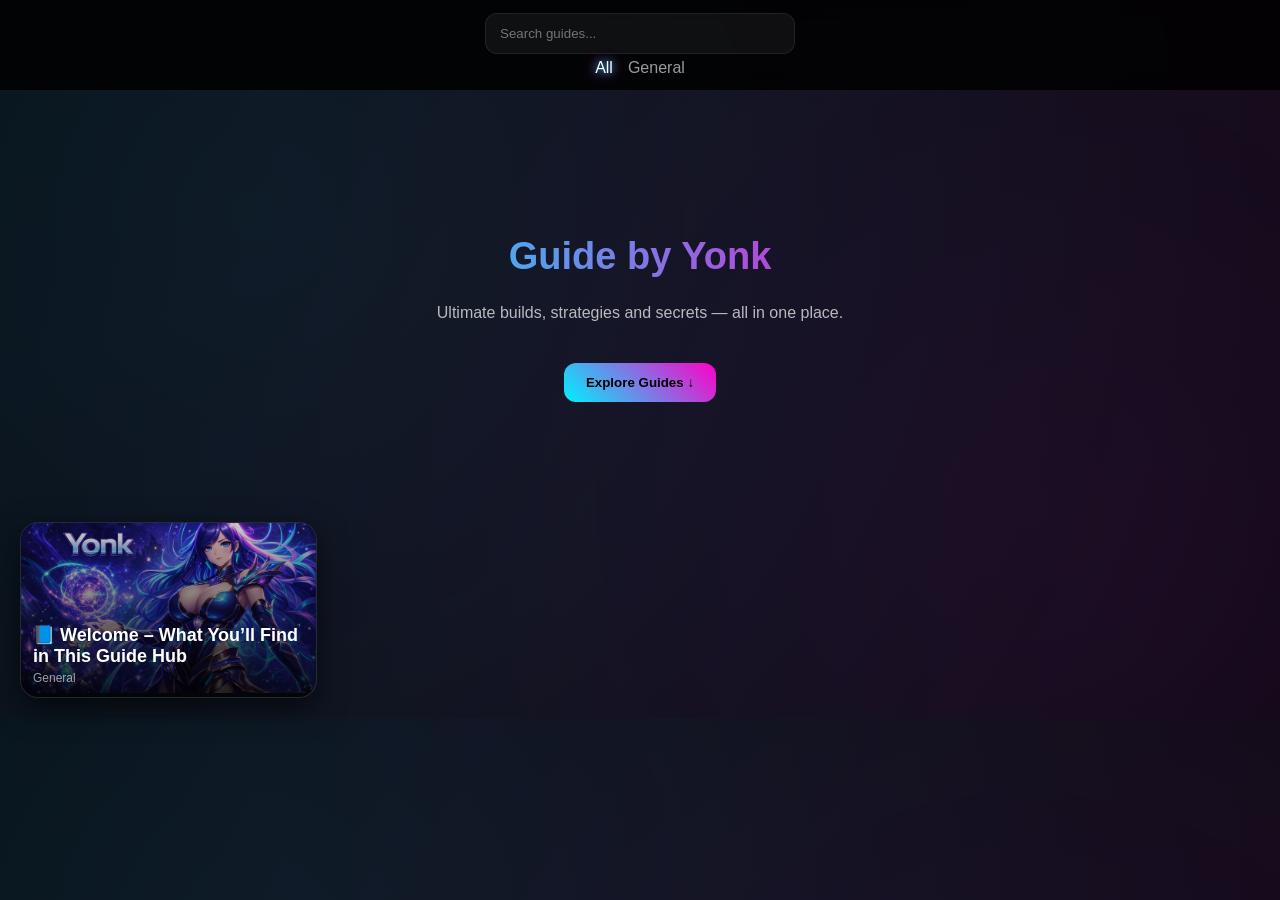
==== index.html @ b85367a8 "Update index.html" ====
<!DOCTYPE html>
<html>
<head>
  <title>Game Guide</title>

  <meta charset="UTF-8">
  <meta name="viewport" content="width=device-width, initial-scale=1.0">
<meta http-equiv="Cache-Control" content="no-cache, no-store, must-revalidate" />
<meta http-equiv="Pragma" content="no-cache" />
<meta http-equiv="Expires" content="0" />
  <link rel="stylesheet" href="style.css?v=5">
</head>

<body>

<!-- NAVBAR -->
<div class="topbar">
  <input id="search" placeholder="Search guides...">
  <div id="categoryNav" class="category-nav"></div>
</div>

<!-- HERO -->
<div class="hero">

  <div class="glow-bg"></div>

  <div class="hero-content">
    <h1 class="logo">Guide by Yonk</h1>

    <p class="subtitle">
      Ultimate builds, strategies and secrets — all in one place.
    </p>

    <button class="cta-btn" onclick="window.scrollTo({top: 500, behavior: 'smooth'})">
      Explore Guides ↓
    </button>
  </div>

</div>

<!-- DIVIDER -->
<div class="divider"></div>

<!-- POSTS -->
<div id="postsGrid" class="grid"></div>

<!-- MODAL -->
<div id="modal" class="modal">
  <div id="modalContent" class="modal-content"></div>
</div>
  <script src="posts.js?v=9998999999"></script>
<script src="script.js?v=3"></script>

</body>
</html>
---- style.css ----
/* ================= BASE ================= */
body {
  margin: 0;
  font-family: Arial;
  background:
    radial-gradient(circle at 20% 30%, rgba(0,240,255,0.08), transparent),
    radial-gradient(circle at 80% 70%, rgba(255,0,200,0.08), transparent),
    #0a0a12;
  color: white;
  overflow-x: hidden;
  scroll-behavior: smooth;
}

:root {
  --navbar-height: 90px;
}

::selection {
  background: #ff00c8;
  color: white;
}

/* ================= NAVBAR ================= */
.topbar {
  position: fixed;
  top: 0;
  width: 100%;
  height: 90px;

  display: flex;
  flex-direction: column;
  justify-content: center;
  align-items: center;

  background: rgba(0,0,0,0.85);
  backdrop-filter: blur(10px);

  z-index: 1000;
}

/* SEARCH */
#search {
  padding: 12px 14px;
  width: 280px;

  border-radius: 12px;
  border: 1px solid rgba(255,255,255,0.08);

  background: rgba(255,255,255,0.05);
  color: white;

  transition: 0.25s;
}

#search:focus {
  outline: none;
  box-shadow:
    0 0 10px #00f0ff,
    0 0 20px #ff00c8;
}

/* ================= CATEGORY ================= */
.category-nav {
  display: flex;
  gap: 15px;
  margin-top: 5px;
  flex-wrap: wrap;
  justify-content: center;
}

.category-item {
  cursor: pointer;
  opacity: 0.6;
  transition: 0.2s;
  white-space: nowrap;
}

.category-item.active,
.category-item:hover {
  opacity: 1;
  text-shadow: 0 0 8px #00f0ff, 0 0 15px #ff00c8;
}

/* ================= HERO ================= */
.hero {
  margin-top: 110px;
  text-align: center;
  padding: 100px 20px;
  position: relative;
}

.hero-content {
  max-width: 700px;
  margin: auto;
}

.logo {
  font-size: 38px;
  font-weight: bold;
  background: linear-gradient(90deg, #00f0ff, #ff00c8);
  -webkit-background-clip: text;
  -webkit-text-fill-color: transparent;
  animation: glow 3s infinite alternate;
}

@keyframes glow {
  from { text-shadow: 0 0 10px #00f0ff; }
  to { text-shadow: 0 0 30px #ff00c8; }
}

.subtitle {
  margin-top: 15px;
  font-size: 16px;
  color: rgba(255,255,255,0.7);
}

.cta-btn {
  margin-top: 25px;
  padding: 12px 22px;

  border: none;
  border-radius: 12px;
  cursor: pointer;
  font-weight: bold;

  background: linear-gradient(45deg, #00f0ff, #ff00c8);
  color: black;

  transition: 0.25s;
}

.cta-btn:hover {
  transform: scale(1.08);
  box-shadow:
    0 0 20px #00f0ff,
    0 0 40px #ff00c8;
}

/* ================= GRID ================= */
.grid {
  padding: 20px;
  display: grid;
  grid-template-columns: repeat(auto-fill, minmax(250px,1fr));
  gap: 18px;
}

/* ================= CARD ================= */
.card {
  position: relative;
  background: rgba(255,255,255,0.04);
  border-radius: 18px;
  overflow: hidden;
  cursor: pointer;

  backdrop-filter: blur(12px);

  border: 1px solid rgba(255,255,255,0.06);

  transition: 0.35s;

  box-shadow: 0 10px 30px rgba(0,0,0,0.6);
}

.card img {
  width: 100%;
  height: 170px;
  object-fit: cover;
}

.card::after {
  content: "";
  position: absolute;
  inset: 0;
  background: linear-gradient(to top, rgba(0,0,0,0.85), rgba(0,0,0,0.2));
}

.card::before {
  content: "";
  position: absolute;
  inset: -1px;
  border-radius: 18px;
  background: linear-gradient(45deg, #00f0ff, #ff00c8);
  opacity: 0;
  transition: 0.3s;
  z-index: 1;
}

.card-content {
  position: absolute;
  bottom: 0;
  padding: 12px;
  z-index: 2;
}

.card-content h3 {
  margin: 0;
  font-size: 18px;
}

.card-category {
  font-size: 12px;
  opacity: 0.6;
  margin-top: 4px;
}

.card:hover {
  transform: translateY(-8px) scale(1.03);
  box-shadow:
    0 0 30px rgba(0,240,255,0.3),
    0 0 60px rgba(255,0,200,0.2);
}

.card:hover::before {
  opacity: 1;
}

/* ================= MODAL ================= */
.modal {
  position: fixed;
  inset: 0;

  display: none;
  justify-content: center;
  align-items: flex-start;

  background: rgba(0,0,0,0.9);



  overflow-y: auto;
  overscroll-behavior: contain;
}

/* SCROLLBAR */
.modal::-webkit-scrollbar {
  width: 6px;
}
.modal::-webkit-scrollbar-thumb {
  background: linear-gradient(#00f0ff, #ff00c8);
  border-radius: 10px;
}

/* ================= MODAL CONTENT ================= */
.modal-content {
  width: 100%;
  max-width: 700px;

  padding: 20px 20px 100px;
  border-radius: 14px;

  background: rgba(20,20,30,0.85);
  backdrop-filter: blur(14px);

  border: 1px solid rgba(255,255,255,0.06);

  box-shadow:
    0 0 0 1px rgba(0,240,255,0.05),
    0 20px 60px rgba(0,0,0,0.8),
    0 0 40px rgba(0,240,255,0.08);

  animation: fadeIn 0.3s ease;
}

/* ================= TEXT ================= */
.modal-content h1 {
  text-align: center;
  text-shadow:
    0 0 10px #00f0ff,
    0 0 20px #ff00c8;
}

.modal-content h2 {
  font-size: 22px;
  margin-bottom: 12px;
  position: relative;
  padding-bottom: 6px;

  background: linear-gradient(90deg, #00f0ff, #ff00c8);
  -webkit-background-clip: text;
  -webkit-text-fill-color: transparent;
}

.modal-content h2::after {
  content: "";
  position: absolute;
  bottom: 0;
  left: 0;

  width: 60px;
  height: 2px;

  background: linear-gradient(90deg, #00f0ff, #ff00c8);
  box-shadow: 0 0 10px #00f0ff;
}

.post-content {
  line-height: 1.55;
  font-size: 14.5px;
  max-width: 600px;
  margin: auto;
}

.post-content br {
  display: block;
  margin: 6px 0;
}

.post-content h2 {
  font-size: 18px;
  margin-top: 22px;
  display: flex;
  align-items: center;
}

.post-content h2::after {
  content: "";
  flex: 1;
  height: 1px;
  margin-left: 10px;
  background: linear-gradient(90deg, #00f0ff, transparent);
}

.modal-content b {
  display: block;
  margin-top: 18px;
  color: #00f0ff;
  transition: 0.2s;
}

.modal-content b:hover {
  color: #ff00c8;
}

.modal-content i {
  color: rgba(255,255,255,0.6);
}

.modal-content ul {
  padding-left: 20px;
}

.modal-content li {
  margin-bottom: 8px;
}

/* ================= HIGHLIGHT ================= */
.modal-content .highlight {
  margin: 12px 0;
  padding: 12px;

  border-left: 3px solid #ff00c8;

  background: linear-gradient(
    90deg,
    rgba(255,0,200,0.12),
    transparent
  );

  border-radius: 8px;
}

/* ================= IMAGES ================= */
.post-img {
  width: 100%;
  max-width: 420px;
  margin: 14px auto;
  display: block;

  border-radius: 12px;
  border: 1px solid rgba(255,255,255,0.08);

  box-shadow: 0 0 15px rgba(0,240,255,0.15);
}

/* ================= GALLERY ================= */
.gallery {
  display: grid;
  grid-template-columns: repeat(auto-fill, minmax(120px, 1fr));
  gap: 10px;
  margin-top: 15px;
}

.gallery img {
  width: 100%;
  aspect-ratio: 1/1;
  object-fit: cover;

  border-radius: 10px;
  cursor: pointer;

  border: 1px solid rgba(255,255,255,0.06);
  transition: 0.25s;
}

.gallery img:hover {
  transform: scale(1.05);
}

/* ================= LIGHTBOX ================= */
.lightbox {
  position: fixed;
  inset: 0;

  display: flex;
  justify-content: center;
  align-items: center;

  background: rgba(0,0,0,0.9);
  backdrop-filter: blur(12px);
  z-index: 9999;
}

.lightbox img {
  max-width: 95vw;
  max-height: 95vh;
  border-radius: 10px;
}

.lb-arrow {
  position: absolute;
  top: 50%;
  transform: translateY(-50%);

  font-size: 40px;
  cursor: pointer;

  padding: 10px 15px;
  border-radius: 10px;

  background: rgba(0,0,0,0.4);
}

.lb-arrow.left { left: 20px; }
.lb-arrow.right { right: 20px; }

/* ================= ANIMATION ================= */
@keyframes fadeIn {
  from {
    opacity: 0;
    transform: translateY(10px);
  }
  to {
    opacity: 1;
    transform: translateY(0);
  }
}

/* ================= STICKY HEADER ================= */
.post-header {
  position: sticky;
  top: 0;

  display: flex;
  justify-content: space-between;
  align-items: center;

  padding: 10px 15px;
  margin: -20px -20px 10px;

  background: rgba(0,0,0,0.8);
  backdrop-filter: blur(10px);

  border-bottom: 1px solid rgba(255,255,255,0.08);

  z-index: 10;
}

.post-title {
  font-size: 14px;
  opacity: 0.8;
}

.close-btn {
  cursor: pointer;
  font-size: 16px;
}

/* ================= PROGRESS BAR ================= */
.progress-bar {
  position: sticky;
  top: 42px;

  height: 3px;
  background: rgba(255,255,255,0.08);

  margin: -10px -20px 10px;
  z-index: 9;
}

#progressFill {
  height: 100%;
  width: 0%;

  background: linear-gradient(90deg, #00f0ff, #ff00c8);

  transition: width 0.1s;
}


.topbar {
  height: var(--navbar-height);
}

.modal {
  padding: calc(var(--navbar-height)) 20px 40px;
}
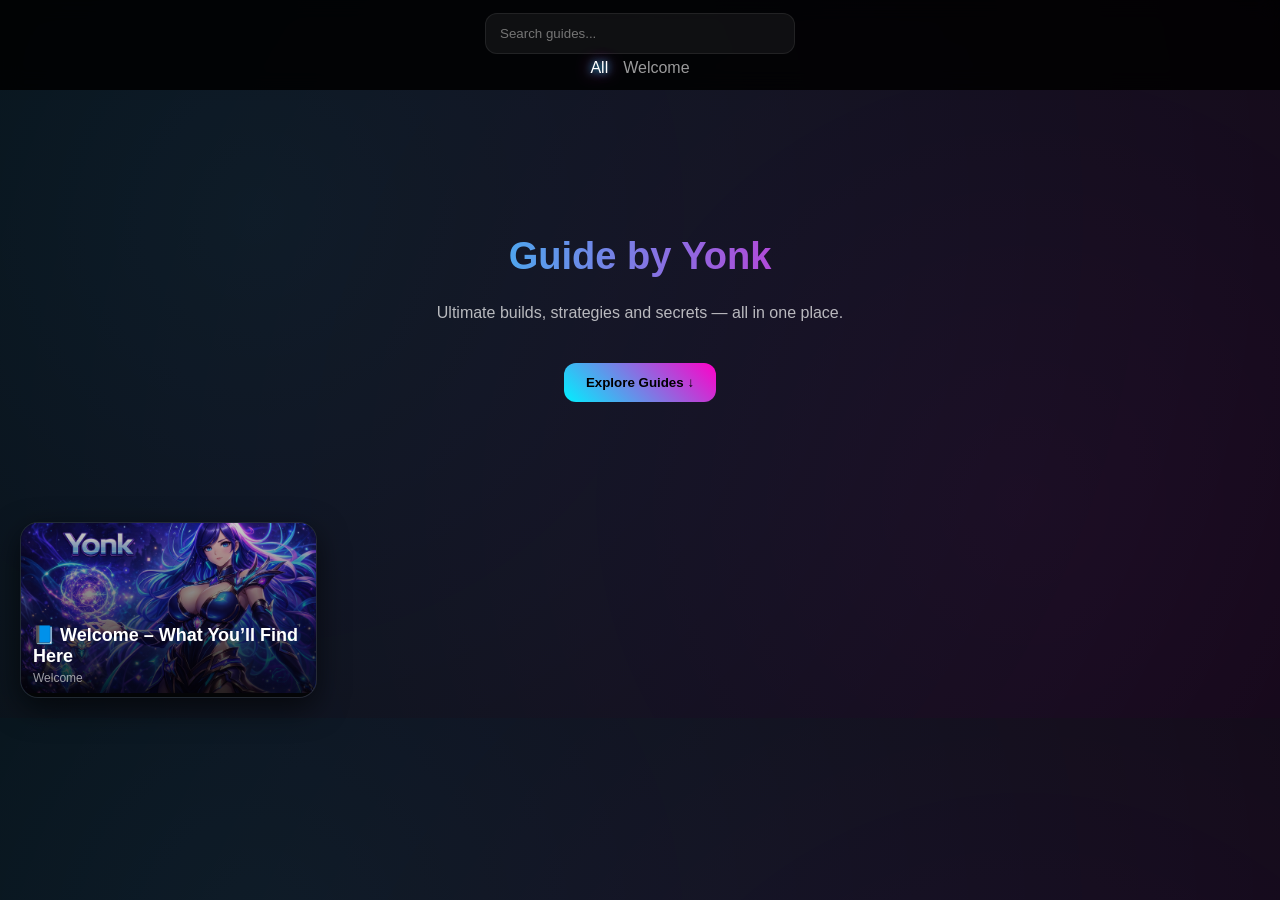
==== commit 9044324b: "Update index.html" ====
--- a/index.html
+++ b/index.html
@@ -1,7 +1,7 @@
 <!DOCTYPE html>
 <html>
 <head>
-  <title>Game Guide</title>
+  <title>Guides By Yonk - Legend oF Mushroom</title>
 
   <meta charset="UTF-8">
   <meta name="viewport" content="width=device-width, initial-scale=1.0">
@@ -48,7 +48,7 @@
 <div id="modal" class="modal">
   <div id="modalContent" class="modal-content"></div>
 </div>
-  <script src="posts.js?v=9998999999"></script>
+  <script src="posts.js?v=99999999999"></script>
 <script src="script.js?v=3"></script>
 
 </body>
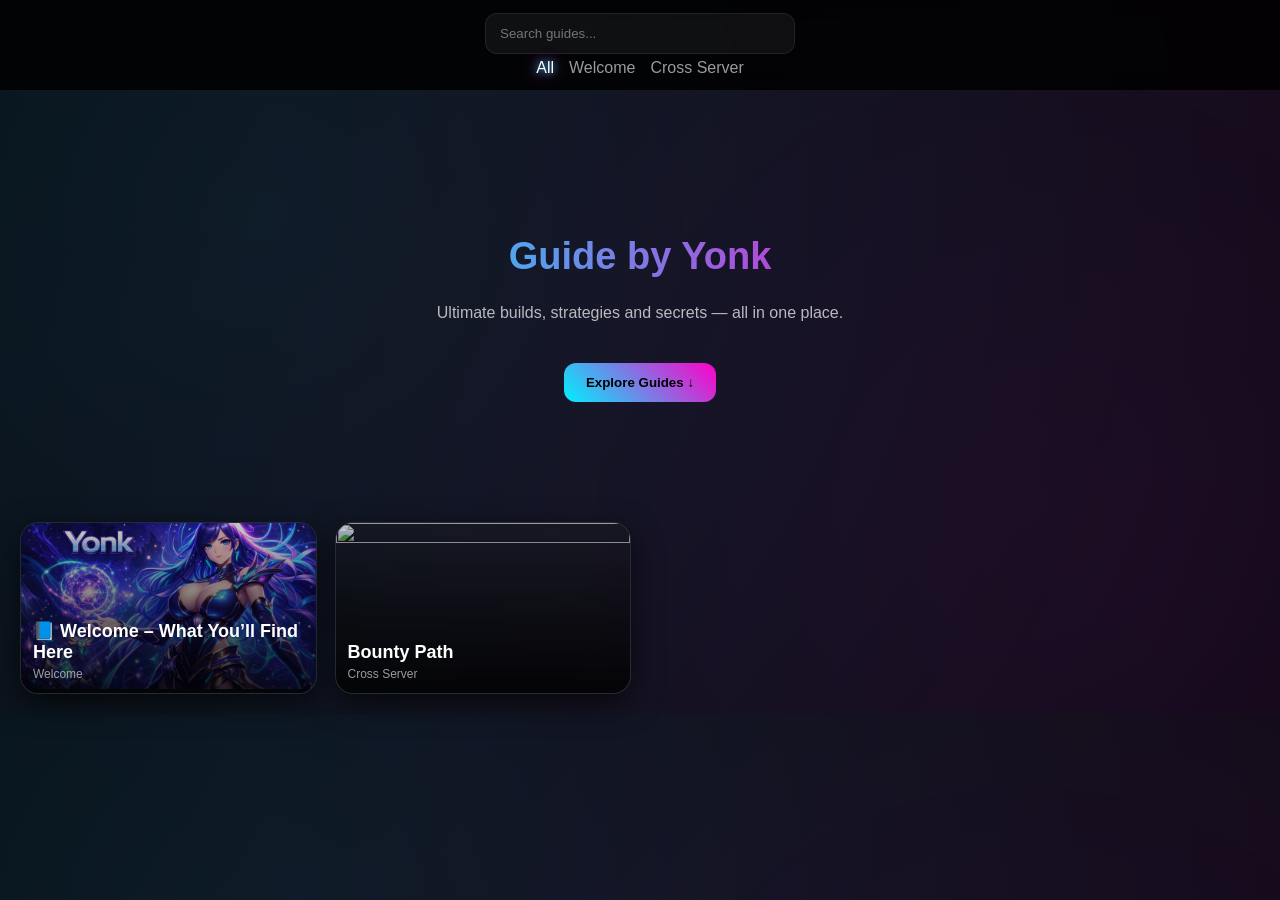
==== commit d5e34c9f: "Update index.html" ====
--- a/index.html
+++ b/index.html
@@ -48,7 +48,7 @@
 <div id="modal" class="modal">
   <div id="modalContent" class="modal-content"></div>
 </div>
-  <script src="posts.js?v=99999999999"></script>
+  <script src="posts.js?v=999999999999"></script>
 <script src="script.js?v=3"></script>
 
 </body>
--- a/style.css
+++ b/style.css
@@ -163,7 +163,7 @@
 
 .card img {
   width: 100%;
-  height: 170px;
+  aspect-ratio: 16/9;
   object-fit: cover;
 }
 
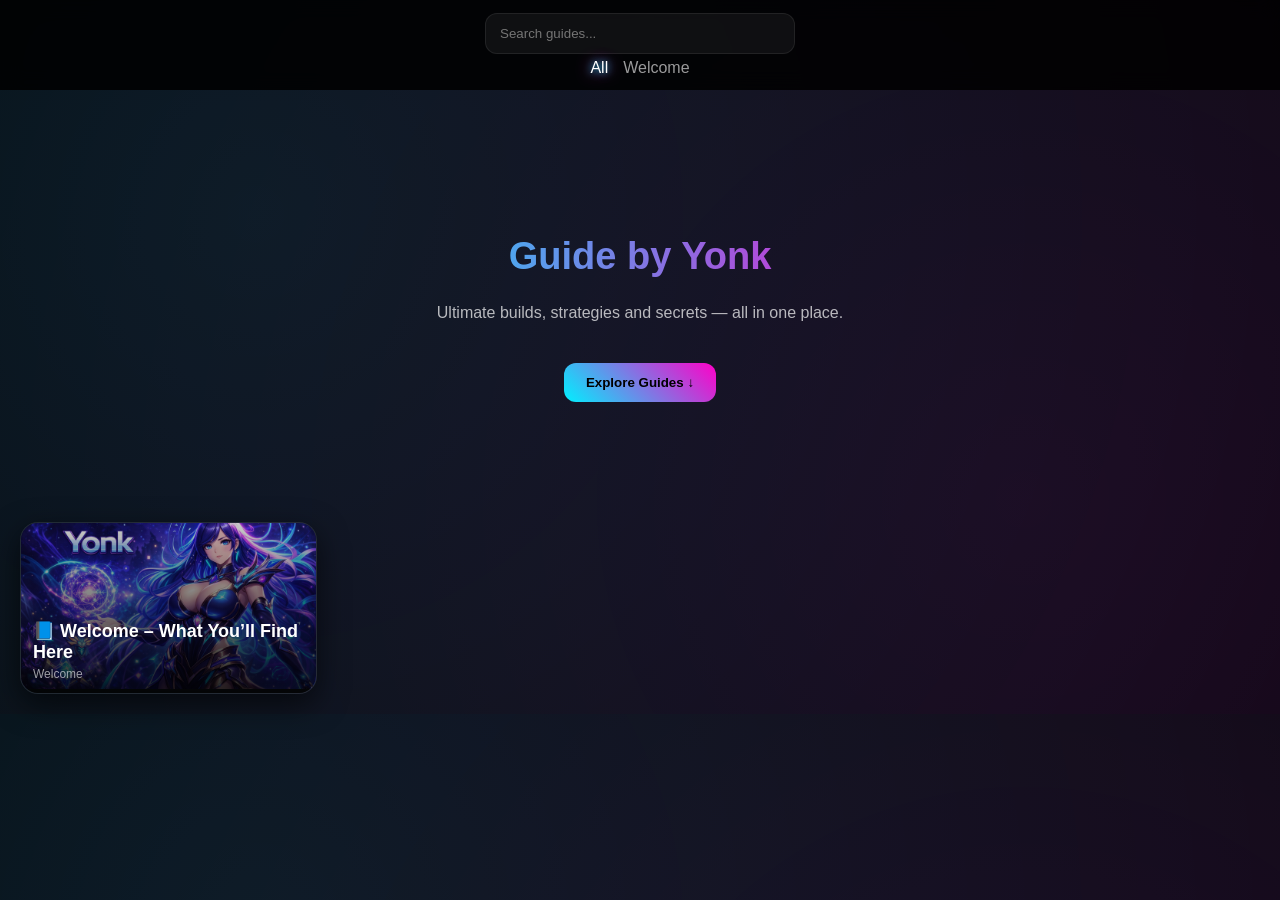
==== commit c689116b: "Update index.html" ====
--- a/index.html
+++ b/index.html
@@ -48,7 +48,7 @@
 <div id="modal" class="modal">
   <div id="modalContent" class="modal-content"></div>
 </div>
-  <script src="posts.js?v=999999999999"></script>
+  <script src="posts.js?v=9999999999999"></script>
 <script src="script.js?v=3"></script>
 
 </body>
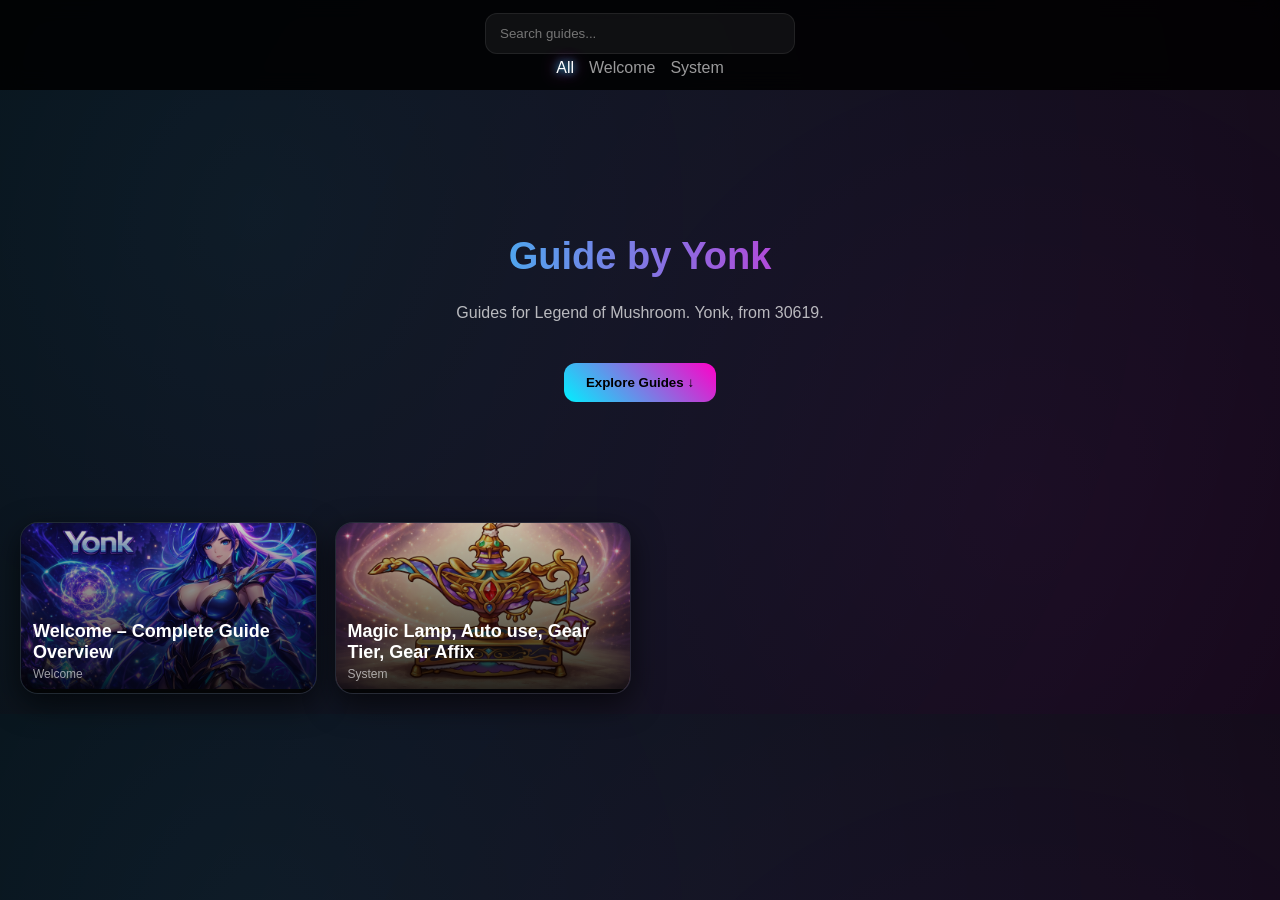
==== commit 4773ea91: "Update index.html" ====
--- a/index.html
+++ b/index.html
@@ -28,7 +28,7 @@
     <h1 class="logo">Guide by Yonk</h1>
 
     <p class="subtitle">
-      Ultimate builds, strategies and secrets — all in one place.
+      Guides for Legend of Mushroom. Yonk, from 30619.
     </p>
 
     <button class="cta-btn" onclick="window.scrollTo({top: 500, behavior: 'smooth'})">
@@ -48,7 +48,7 @@
 <div id="modal" class="modal">
   <div id="modalContent" class="modal-content"></div>
 </div>
-  <script src="posts.js?v=9999999999999"></script>
+  <script src="posts.js?v=99999999999"></script>
 <script src="script.js?v=3"></script>
 
 </body>
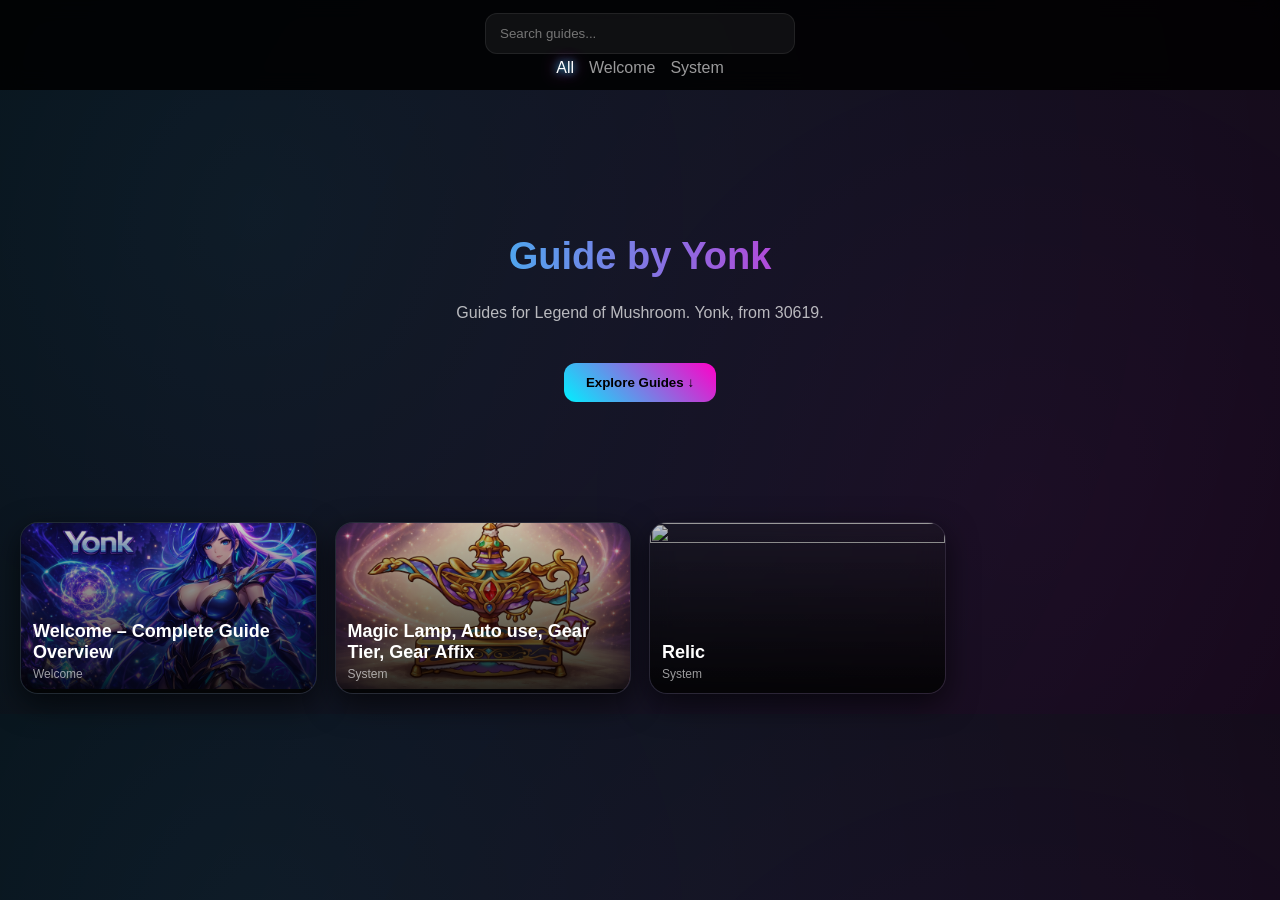
==== commit 2791e0e4: "Update index.html" ====
--- a/index.html
+++ b/index.html
@@ -48,7 +48,7 @@
 <div id="modal" class="modal">
   <div id="modalContent" class="modal-content"></div>
 </div>
-  <script src="posts.js?v=99999999999"></script>
+  <script src="posts.js?v=999999999999"></script>
 <script src="script.js?v=3"></script>
 
 </body>
